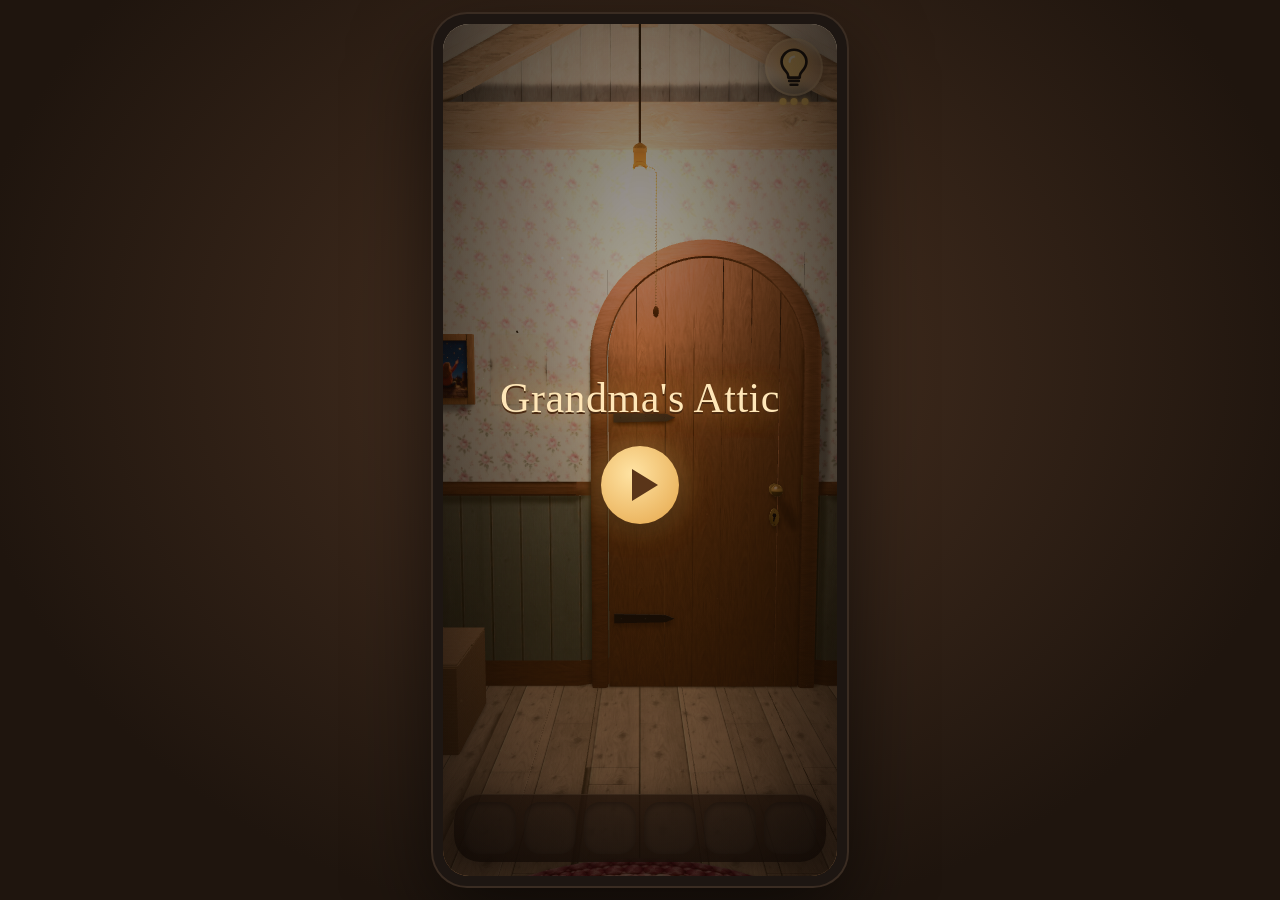
==== index.html @ 28994080 "Grandma's Attic web build (packed) Co-Authored-By: Claude Opus 5.5 <noreply@anthropic.com>" ====
<!doctype html>
<html lang="en">
<head>
  <meta charset="utf-8" />
  <script>
    // One link for every screen: a phone plays full screen here; a computer (a mouse and a wide
    // window) opens the game inside a phone-shaped frame. Inside that frame this page is not the
    // top window, so it stays.
    // home.html starts with this same script.
    if (window.top === window) {
      const path = location.pathname;
      if (!/\/$|\.html$/.test(path)) location.replace(path + "/" + location.search);
      else if (matchMedia("(hover: hover) and (pointer: fine)").matches && innerWidth > innerHeight * 0.75) {
        const q = new URLSearchParams(location.search);
        const page = path.split("/").pop();
        if (page && page !== "index.html") q.set("page", page);
        const s = q.toString(); // not q.size: Safari before 17 has no size
        location.replace("frame.html" + (s ? "?" + s : ""));
      }
    }
  </script>
  <meta name="viewport" content="width=device-width, initial-scale=1, maximum-scale=1, user-scalable=no, viewport-fit=cover" />
  <meta name="theme-color" content="#1a110c" />
  <meta name="apple-mobile-web-app-capable" content="yes" />
  <title>Grandma's Attic</title>
  <link rel="stylesheet" href="css/style.c8e6fa7d97.css" />
</head>
<body>
  <canvas id="view"></canvas>
  <div id="vignette"></div>

  <button id="hint" aria-label="hint">
    <svg viewBox="0 0 48 48" aria-hidden="true">
      <path d="M24 6c-7.2 0-13 5.6-13 12.6 0 4.6 2.4 7.6 4.6 9.9 1.6 1.7 2.4 3 2.4 5V35h12v-1.5c0-2 .8-3.3 2.4-5 2.2-2.3 4.6-5.3 4.6-9.9C37 11.6 31.2 6 24 6z" fill="#ffd27a" stroke="#111" stroke-width="2.8" stroke-linejoin="round"/>
      <path d="M19 38.5h10M20.5 42.5h7" stroke="#111" stroke-width="2.8" stroke-linecap="round"/>
      <path d="M19.5 18.5c0-2.8 2-5 4.6-5.4" stroke="#fff4d6" stroke-width="2.4" stroke-linecap="round" fill="none"/>
    </svg>
    <span class="dots"><i class="dot"></i><i class="dot"></i><i class="dot"></i></span>
  </button>

  <div id="tray"></div>

  <div id="title">
    <div class="card">
      <h1>Grandma's Attic</h1>
      <div id="loadbar"><i></i></div>
      <div class="play" aria-label="play"></div>
    </div>
  </div>

  <div id="win">
    <div class="card">
      <h2>Escaped!</h2>
      <div class="memory"><img data-src="assets/tex/pic_photo_final.webp" alt="" /></div>
      <button id="again">Play again</button>
    </div>
  </div>

  <script type="module" src="js/main.8ee0e49002.js"></script>
</body>
</html>
---- css/style.c8e6fa7d97.css ----
:root {
  --wood: #5a3519;
  --cream: #fff4dc;
  --gold: #ffcf6b;
  --ink: #2a1a10;
  --safe-b: env(safe-area-inset-bottom, 0px);
  --safe-t: env(safe-area-inset-top, 0px);
}
* { box-sizing: border-box; -webkit-tap-highlight-color: transparent; }
html, body {
  margin: 0; height: 100%; overflow: hidden; background: #120b07;
  touch-action: none; user-select: none; -webkit-user-select: none;
  font-family: "Georgia", "Times New Roman", serif; color: var(--cream);
}
#view { position: fixed; inset: 0; width: 100%; height: 100%; display: block; cursor: grab; }
#vignette {
  position: fixed; inset: 0; pointer-events: none;
  background: radial-gradient(ellipse 85% 70% at 50% 46%, rgba(0,0,0,0) 62%, rgba(40,22,10,0.2) 100%);
}

/* Hint bulb */
#hint {
  position: fixed; top: calc(14px + var(--safe-t)); right: 14px; width: 58px; height: 58px;
  border-radius: 50%; border: 0; padding: 6px; background: rgba(255, 240, 210, 0.16);
  backdrop-filter: blur(6px); -webkit-backdrop-filter: blur(6px);
  box-shadow: 0 4px 14px rgba(0,0,0,0.35), inset 0 0 0 2px rgba(255, 220, 160, 0.35);
}
#hint svg { width: 100%; height: 100%; filter: drop-shadow(0 0 6px rgba(255, 200, 90, 0.6)); }
#hint .dots { position: absolute; bottom: -9px; left: 50%; transform: translateX(-50%); display: flex; gap: 4px; }
#hint .dot { width: 7px; height: 7px; border-radius: 50%; background: var(--gold); box-shadow: 0 0 4px rgba(255,200,90,0.8); }
#hint .dot.used { background: rgba(255,255,255,0.18); box-shadow: none; }
#hint.empty svg { filter: grayscale(0.8) brightness(0.7); }
#hint.nudge { animation: nudge 0.9s ease-out; }
@keyframes nudge { 0%, 100% { transform: scale(1); } 30% { transform: scale(1.18) rotate(-8deg); } 60% { transform: scale(0.96) rotate(5deg); } }

/* Item tray */
#tray {
  position: fixed; left: 50%; bottom: calc(14px + var(--safe-b)); transform: translateX(-50%);
  display: flex; gap: 8px; padding: 8px 10px; border-radius: 26px;
  background: linear-gradient(180deg, rgba(70, 42, 24, 0.82), rgba(40, 24, 14, 0.9));
  box-shadow: 0 6px 22px rgba(0,0,0,0.45), inset 0 1px 0 rgba(255, 220, 170, 0.25);
}
.slot {
  width: 52px; height: 52px; border-radius: 16px; position: relative;
  background: rgba(255, 238, 210, 0.08); box-shadow: inset 0 2px 6px rgba(0,0,0,0.45);
  transition: transform 0.18s, background 0.18s;
}
.slot img { position: absolute; inset: 2px; width: 48px; height: 48px; object-fit: contain; pointer-events: none;
  filter: drop-shadow(0 2px 2px rgba(0,0,0,0.5)); }
.slot.filled { background: rgba(255, 238, 210, 0.16); }
.slot.selected { transform: translateY(-10px) scale(1.08); background: rgba(255, 214, 120, 0.35);
  box-shadow: 0 0 0 2px var(--gold), 0 0 18px rgba(255, 200, 90, 0.7); }
.slot.inspectable::after { content: ""; position: absolute; right: -2px; top: -2px; width: 14px; height: 14px; border-radius: 50%;
  background: radial-gradient(circle, #fff6d8 0 30%, var(--gold) 31% 60%, rgba(255,207,107,0) 61%); animation: twinkle 1.4s infinite; }
.slot.pop { animation: pop 0.45s cubic-bezier(.3,1.8,.5,1); }
@keyframes pop { 0% { transform: scale(0.4); } 100% { transform: scale(1); } }
@keyframes twinkle { 0%, 100% { opacity: 0.4; transform: scale(0.8); } 50% { opacity: 1; transform: scale(1.15); } }

.ghost, .flyer { position: fixed; width: 64px; height: 64px; transform: translate(-50%, -50%); pointer-events: none; z-index: 30;
  filter: drop-shadow(0 6px 8px rgba(0,0,0,0.5)); }
.flyer { transition: left 0.52s cubic-bezier(.5,-0.3,.6,1), top 0.52s cubic-bezier(.4,0,.6,1.4), transform 0.52s; width: 96px; height: 96px; }
.flyer.out { transition: none; }

/* Thought bubble */
.bubble {
  position: fixed; width: 92px; height: 92px; margin: -46px 0 0 -46px; border-radius: 50%; z-index: 20; pointer-events: none;
  background: radial-gradient(circle at 40% 35%, #fffaf0, #f3e3c6); box-shadow: 0 6px 18px rgba(0,0,0,0.35);
  animation: bubbleIn 0.4s cubic-bezier(.3,1.7,.5,1);
}
.bubble::before, .bubble::after { content: ""; position: absolute; border-radius: 50%; background: #f6ead2; box-shadow: 0 3px 8px rgba(0,0,0,0.3); }
.bubble::before { width: 18px; height: 18px; left: 18px; bottom: -14px; }
.bubble::after { width: 10px; height: 10px; left: 8px; bottom: -28px; }
.bubble img { position: absolute; inset: 10px; width: 72px; height: 72px; object-fit: contain; }
.bubble.out { transition: opacity 0.4s, transform 0.4s; opacity: 0; transform: translateY(-10px) scale(0.9); }
@keyframes bubbleIn { 0% { transform: scale(0.2); opacity: 0; } 100% { transform: scale(1); opacity: 1; } }

/* Hint ring */
.ring { position: fixed; width: 110px; height: 110px; margin: -55px 0 0 -55px; border-radius: 50%; pointer-events: none; z-index: 15;
  border: 3px solid rgba(255, 214, 120, 0.95); box-shadow: 0 0 22px rgba(255, 200, 90, 0.8), inset 0 0 22px rgba(255, 200, 90, 0.5);
  animation: ring 1.3s ease-out 2; }
@keyframes ring { 0% { transform: scale(1.6); opacity: 0; } 30% { opacity: 1; } 100% { transform: scale(0.7); opacity: 0; } }

/* Title and win cards */
#title, #win { position: fixed; inset: 0; display: flex; align-items: center; justify-content: center; z-index: 40;
  pointer-events: none; opacity: 0; transition: opacity 0.6s; }
#title.show, #win.show { opacity: 1; pointer-events: auto; }
#title { background: radial-gradient(ellipse at 50% 40%, rgba(40,24,12,0.35), rgba(12,7,4,0.85)); }
#title.gone { opacity: 0; transition: opacity 1.1s; }
.card { text-align: center; padding: 0 24px; }
h1 { font-size: 42px; line-height: 1.05; margin: 0 0 26px; color: #ffe7b8; font-weight: normal; letter-spacing: 0.5px;
  text-shadow: 0 2px 0 #4a2a12, 0 0 26px rgba(255, 190, 90, 0.55); }
#loadbar { width: 160px; height: 6px; margin: 0 auto; border-radius: 3px; background: rgba(255,255,255,0.15); overflow: hidden; }
#loadbar i { display: block; height: 100%; width: 0; background: var(--gold); transition: width 0.2s; }
.play { width: 78px; height: 78px; margin: 0 auto; border-radius: 50%; display: none; position: relative;
  background: radial-gradient(circle at 40% 35%, #ffe3a3, #e5a64a); box-shadow: 0 6px 20px rgba(0,0,0,0.45), 0 0 30px rgba(255,190,90,0.5);
  animation: breathe 2.2s ease-in-out infinite; }
.play::after { content: ""; position: absolute; left: 31px; top: 23px; border-left: 26px solid #5a3519; border-top: 16px solid transparent; border-bottom: 16px solid transparent; }
#title.ready #loadbar { display: none; }
#title.ready .play { display: block; }
@keyframes breathe { 0%, 100% { transform: scale(1); } 50% { transform: scale(1.07); } }

#win { background: radial-gradient(ellipse at 50% 45%, rgba(255, 196, 110, 0.35), rgba(30, 16, 6, 0.8)); }
h2 { font-size: 44px; margin: 0 0 18px; color: #fff0c8; font-weight: normal; text-shadow: 0 2px 0 #4a2a12, 0 0 30px rgba(255, 200, 100, 0.8); }
#win .memory { display: none; margin: 0 auto 22px; width: 170px; padding: 9px; background: #6b4024; border-radius: 4px;
  box-shadow: 0 10px 30px rgba(0,0,0,0.5), inset 0 0 0 3px #8a5a34; transform: rotate(-3deg); }
#win.photo .memory { display: block; }
#win .memory img { width: 100%; display: block; }
#again { font: inherit; font-size: 20px; color: var(--ink); border: 0; padding: 13px 30px; border-radius: 30px;
  background: linear-gradient(180deg, #ffe3a3, #e8a94e); box-shadow: 0 6px 16px rgba(0,0,0,0.4); }

body.inspecting #tray .slot:not(.selected) { opacity: 0.5; }

/* First-play teaching (coach.js). The hand's fingertip is the element's spot. */
.coach-goal { position: fixed; left: 50%; top: calc(22px + var(--safe-t)); z-index: 25; pointer-events: none;
  display: flex; align-items: center; gap: 8px; padding: 6px 20px 6px 8px; border-radius: 28px; white-space: nowrap;
  font-size: 21px; color: #ffe7b8; text-shadow: 0 2px 0 #3a200d;
  background: linear-gradient(180deg, rgba(86, 52, 28, 0.92), rgba(48, 28, 15, 0.94));
  box-shadow: 0 6px 18px rgba(0,0,0,0.4), inset 0 1px 0 rgba(255,220,170,0.3), inset 0 0 0 2px rgba(255,207,107,0.3);
  opacity: 0; transform: translate(-50%, -14px) scale(0.9); transition: opacity 0.45s, transform 0.45s cubic-bezier(.3,1.6,.5,1); }
.coach-goal.show { opacity: 1; transform: translate(-50%, 0) scale(1); }
.coach-goal svg { width: 42px; height: 42px; flex: none; }

.coach-hand { position: fixed; width: 64px; height: 64px; margin: -4px 0 0 -29px; z-index: 26; pointer-events: none;
  opacity: 0; transition: opacity 0.3s; }
.coach-hand.show, .coach-swipe .coach-hand { opacity: 1; }
.coach-hand svg { position: relative; width: 100%; height: 100%; display: block; transform-origin: 45% 8%;
  filter: drop-shadow(0 4px 5px rgba(0,0,0,0.45)); }
.coach-hand.tap svg { animation: press 1.3s ease-in-out infinite; }
.coach-hand.down { transform-origin: 29px 4px; transform: rotate(180deg); }
.coach-hand.tap::before { content: ""; position: absolute; left: 29px; top: 4px; width: 50px; height: 50px; margin: -25px 0 0 -25px;
  border-radius: 50%; border: 4px solid #fff; box-shadow: 0 0 0 2px rgba(17,17,17,0.55), inset 0 0 0 2px rgba(17,17,17,0.35);
  animation: ripple 1.3s ease-out infinite; }
@keyframes press { 0%, 100% { transform: translate(10px, 18px) rotate(-10deg); } 38%, 52% { transform: translate(0, 0) scale(0.9); } }
@keyframes ripple { 0%, 40% { transform: scale(0.3); opacity: 0; } 48% { opacity: 1; } 100% { transform: scale(1.35); opacity: 0; } }

.coach-swipe { position: fixed; left: 50%; top: 60%; width: 0; height: 0; z-index: 26; pointer-events: none;
  opacity: 0; transition: opacity 0.35s; }
.coach-swipe.show { opacity: 1; }
.coach-swipe .coach-hand { position: absolute; left: 0; top: 0; animation: swipe 1.9s ease-in-out infinite; }
@keyframes swipe { 0%, 100% { transform: translateX(-64px) rotate(-12deg); } 50% { transform: translateX(64px) rotate(12deg); } }
.chev { position: absolute; width: 30px; height: 40px; filter: drop-shadow(0 3px 4px rgba(0,0,0,0.4)); }
.chev svg { width: 100%; height: 100%; display: block; }
.coach-swipe .chev { top: 2px; animation: chev 1.9s ease-in-out infinite; }
.coach-swipe .chev.l { left: -128px; animation-delay: -0.95s; }
.coach-swipe .chev.r { left: 98px; }
.chev.r svg { transform: scaleX(-1); }
@keyframes chev { 0%, 100% { opacity: 0.35; } 50% { opacity: 1; } }

.coach-card { position: fixed; inset: 0; z-index: 45; display: flex; align-items: center; justify-content: center;
  background: radial-gradient(ellipse at 50% 45%, rgba(30, 18, 9, 0.35), rgba(12, 7, 4, 0.72)); opacity: 0; transition: opacity 0.35s; }
.coach-card.show { opacity: 1; }
.coach-card .panel { width: min(300px, 84vw); padding: 18px 22px 20px; border-radius: 30px; text-align: center;
  background: linear-gradient(180deg, rgba(92, 56, 30, 0.97), rgba(50, 29, 15, 0.98));
  box-shadow: 0 16px 44px rgba(0,0,0,0.55), inset 0 1px 0 rgba(255,220,170,0.3), inset 0 0 0 2px rgba(255,207,107,0.3);
  transform: scale(0.88); transition: transform 0.4s cubic-bezier(.3,1.6,.5,1); }
.coach-card.show .panel { transform: scale(1); }
.coach-card .goal svg { width: 70px; height: 70px; display: block; margin: 0 auto; }
.coach-card h3 { margin: 4px 0 14px; font-weight: normal; font-size: 27px; color: #ffe7b8;
  text-shadow: 0 2px 0 #3a200d, 0 0 18px rgba(255, 190, 90, 0.4); }
.coach-card .row { display: flex; align-items: center; gap: 14px; padding: 6px 4px; font-size: 20px; text-align: left; color: var(--cream); }
.coach-card .ico { position: relative; width: 58px; height: 58px; flex: none; border-radius: 17px;
  background: rgba(255, 238, 210, 0.12); box-shadow: inset 0 2px 6px rgba(0,0,0,0.45); overflow: hidden; }
.coach-card .ico > svg { position: absolute; left: 13px; top: 12px; width: 34px; height: 34px; filter: drop-shadow(0 2px 2px rgba(0,0,0,0.4)); }
.coach-card .ico.swipe > svg { animation: swipeSmall 1.9s ease-in-out infinite; }
@keyframes swipeSmall { 0%, 100% { transform: translateX(-6px) rotate(-10deg); } 50% { transform: translateX(6px) rotate(10deg); } }
.coach-card .ico .chev { top: 17px; width: 11px; height: 16px; }
.coach-card .ico .chev.l { left: 3px; }
.coach-card .ico .chev.r { right: 3px; }
.coach-card .ico.tap > svg { top: 16px; transform-origin: 45% 8%; animation: press 1.3s ease-in-out infinite; }
.coach-card .ico.tap .ripple { position: absolute; left: 28px; top: 17px; width: 28px; height: 28px; margin: -14px 0 0 -14px;
  border-radius: 50%; border: 3px solid #fff; box-shadow: 0 0 0 1.5px rgba(17,17,17,0.55); animation: ripple 1.3s ease-out infinite; }
.coach-card .ico.use { background: rgba(255, 214, 120, 0.3); box-shadow: 0 0 0 2px var(--gold), 0 0 14px rgba(255, 200, 90, 0.5); }
.coach-card .ico.use img { position: absolute; inset: 5px; width: 48px; height: 48px; object-fit: contain; filter: drop-shadow(0 2px 2px rgba(0,0,0,0.5)); }
.coach-card .ok { width: 62px; height: 62px; margin: 16px auto 0; border-radius: 50%;
  background: radial-gradient(circle at 40% 35%, #ffe3a3, #e5a64a); box-shadow: 0 6px 18px rgba(0,0,0,0.45), 0 0 26px rgba(255,190,90,0.45);
  animation: breathe 2.2s ease-in-out infinite; }
.coach-card .ok svg { width: 100%; height: 100%; display: block; }
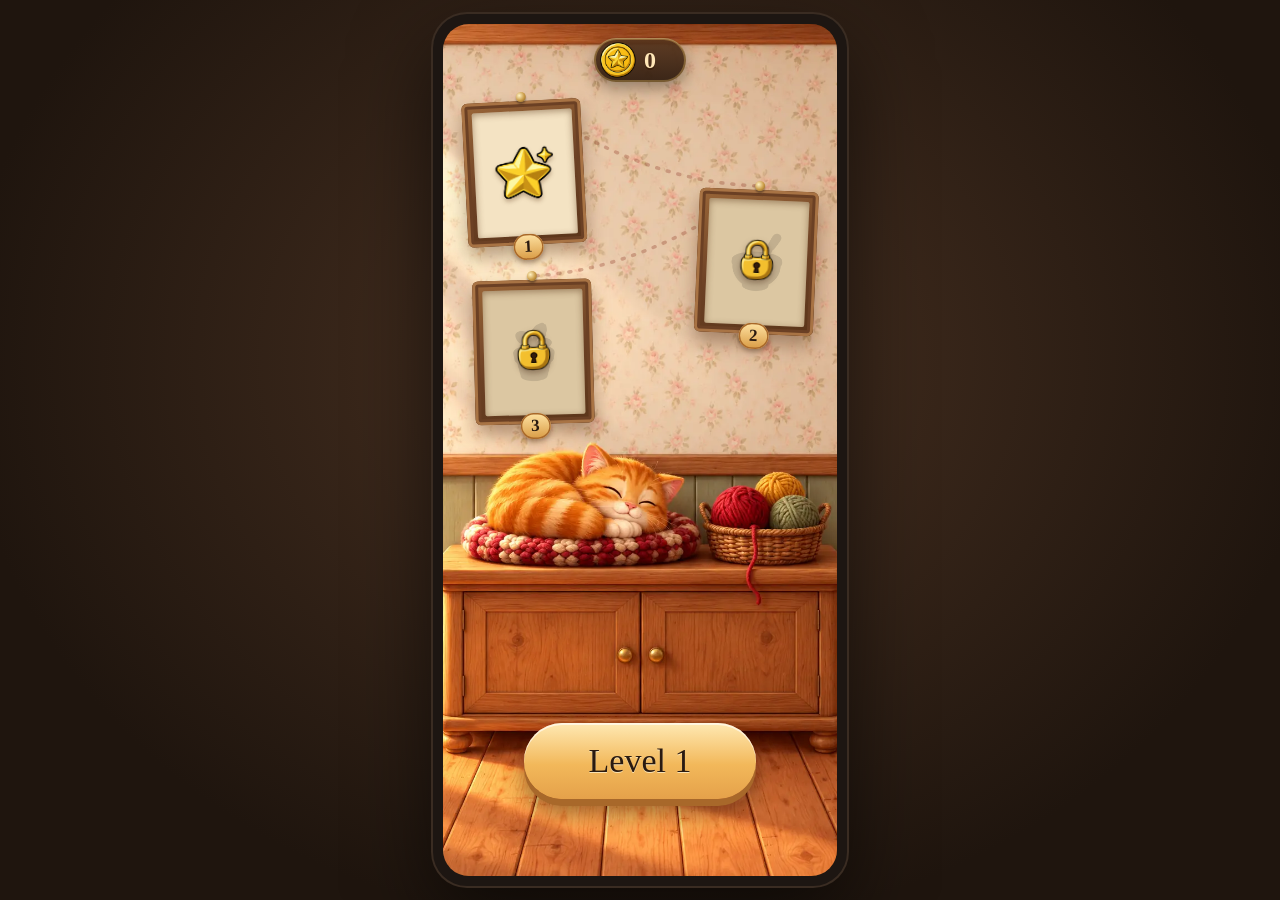
==== commit c53f5224: "Three rooms and grandma's wall: the link opens the home screen Co-Authored-By: Claude Opus 5.5 <nore" ====
--- a/index.html
+++ b/index.html
@@ -5,19 +5,23 @@
   <script>
     // One link for every screen: a phone plays full screen here; a computer (a mouse and a wide
     // window) opens the game inside a phone-shaped frame. Inside that frame this page is not the
-    // top window, so it stays.
-    // home.html starts with this same script.
-    if (window.top === window) {
+    // top window, so it stays. A link that names no room (no ?level=) opens the home screen,
+    // which picks the room.
+    // home.html starts with this same script, without the home step.
+    (function () {
       const path = location.pathname;
-      if (!/\/$|\.html$/.test(path)) location.replace(path + "/" + location.search);
-      else if (matchMedia("(hover: hover) and (pointer: fine)").matches && innerWidth > innerHeight * 0.75) {
-        const q = new URLSearchParams(location.search);
-        const page = path.split("/").pop();
-        if (page && page !== "index.html") q.set("page", page);
-        const s = q.toString(); // not q.size: Safari before 17 has no size
-        location.replace("frame.html" + (s ? "?" + s : ""));
+      if (window.top === window) {
+        if (!/\/$|\.html$/.test(path)) return location.replace(path + "/" + location.search);
+        if (matchMedia("(hover: hover) and (pointer: fine)").matches && innerWidth > innerHeight * 0.75) {
+          const q = new URLSearchParams(location.search);
+          const page = path.split("/").pop();
+          if (page && page !== "index.html") q.set("page", page);
+          const s = q.toString(); // not q.size: Safari before 17 has no size
+          return location.replace("frame.html" + (s ? "?" + s : ""));
+        }
       }
-    }
+      if (!new URLSearchParams(location.search).has("level")) location.replace("home.html" + location.search);
+    })();
   </script>
   <meta name="viewport" content="width=device-width, initial-scale=1, maximum-scale=1, user-scalable=no, viewport-fit=cover" />
   <meta name="theme-color" content="#1a110c" />
@@ -56,6 +60,6 @@
     </div>
   </div>
 
-  <script type="module" src="js/main.8ee0e49002.js"></script>
+  <script type="module" src="js/main.e1792bf6a1.js"></script>
 </body>
 </html>
